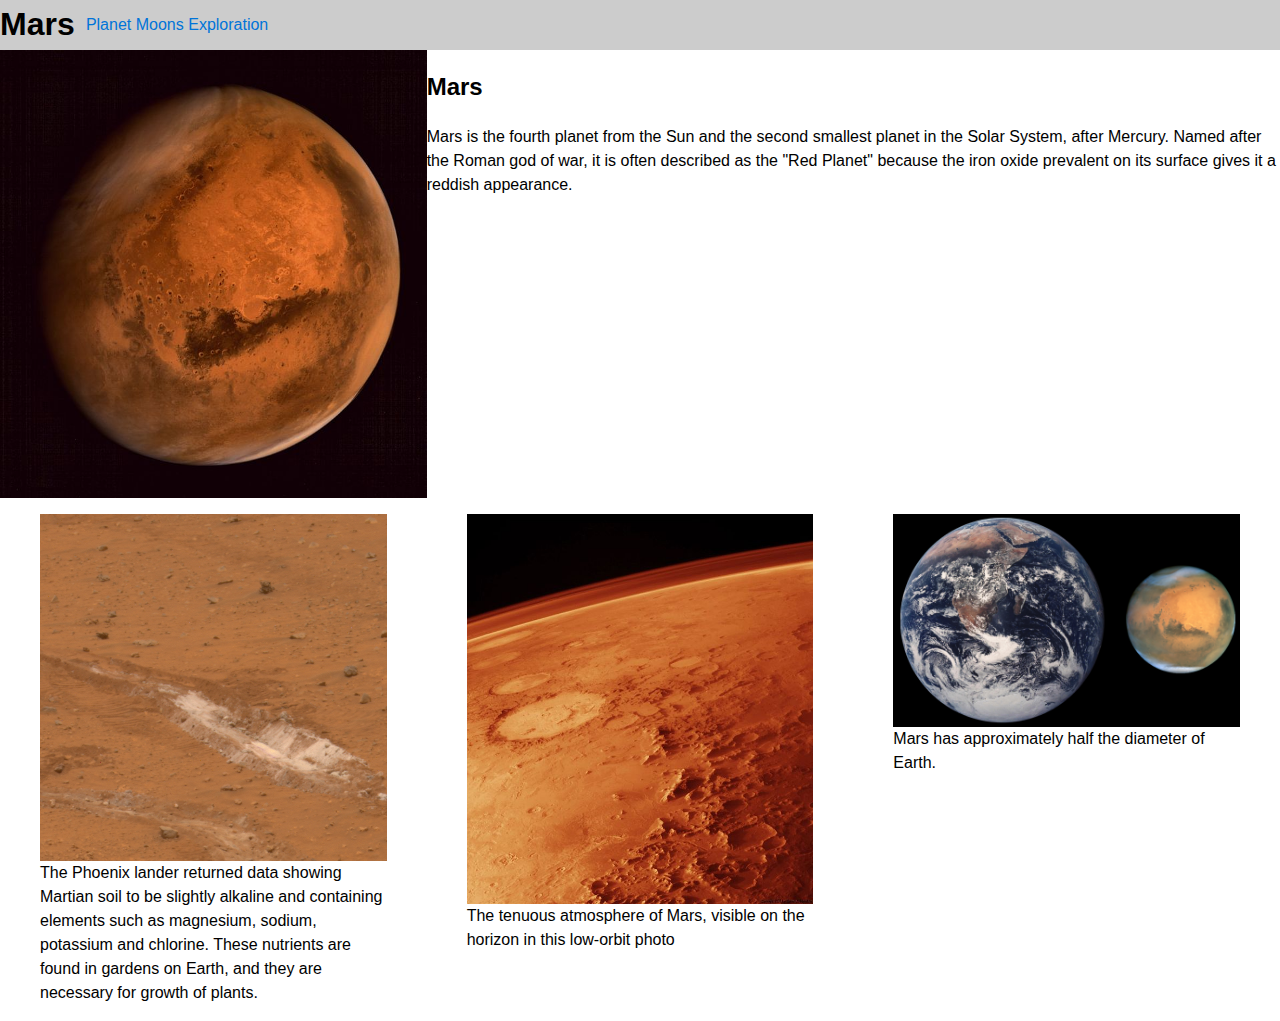
==== index.html @ 153be040 "correcting errors" ====
<!DOCTYPE html>
<html lang="en-ca">
<head>
  <meta charset="utf-8">
  <title>Mars</title>
  <meta name="viewport" content="width=device-width,initial-scale=1">
  <link href="css/grid.css" rel="stylesheet">
  <link href="css/main.css" rel="stylesheet">
</head>
<body>

    <div class="background">
    
    <h1 class="mars">Mars</h1>
    
<nav>
    <ul class="nav">
        <li><a href="#">Planet</a></li>
        <li><a href="#">Moons</a></li>
        <li><a href="#">Exploration</a></li>
    </ul>
</nav> 

</div>
    
<div class="grid">
       <div class="unit unit-m-1-2 unit-l-1-3">
            <img src="images/view-mars.jpg" alt="mars">
       </div>
            <div class="unit unit-m-1-2 unit-l-2-3">
                <h2>Mars</h2>
                <p>Mars is the fourth planet from the Sun and the second smallest planet in the Solar System, after Mercury. Named after the Roman god of war, it is often described as the "Red Planet" because the iron oxide prevalent on its surface gives it a reddish appearance.     </p>
            </div>

    
        <div class="unit unit-m-1-3">
            <figure> 
                <img src="images/martain_dust.jpg" alt="radar view">
                <figcaption>The Phoenix lander returned data showing Martian soil to be slightly alkaline and containing elements such as magnesium, sodium, potassium and chlorine. These nutrients are found in gardens on Earth, and they are necessary for growth of plants.</figcaption>
            </figure>
        </div>
    
        <div class="unit unit-s-1-2 unit-m-1-3">
            <figure> 
            <img src="images/mars_atmosphere.jpg" alt="radar view">
            <fig>The tenuous atmosphere of Mars, visible on the horizon in this low-orbit photo</fig>
            </figure>
        </div>
    
        <div class="unit unit-s-1-2 unit-m-1-3">
            <figure> 
                <img src="images/mars_earth_comparison.png" alt="radar view">
                <figcaption>Mars has approximately half the diameter of Earth. </figcaption>
            </figure>
        </div>
    
    
    </div>
</body>
</html>
---- css/grid.css ----
.grid {
  margin: 0;
  padding: 0;
  letter-spacing: -0.31em;
  text-rendering: optimizespeed;
  display: -webkit-flex;
  -webkit-flex-flow: row wrap;
  display: -ms-flexbox;
  -ms-flex-flow: row wrap;
}

.grid-bottom {
  -webkit-align-items: flex-end;
  -ms-align-items: flex-end;
}

.grid-middle {
  -webkit-align-items: center;
  -ms-align-items: center;
}

.opera-only :-o-prefocus, .grid {
  word-spacing: -0.43em;
}

.unit {
  letter-spacing: normal;
  text-rendering: auto;
  vertical-align: top;
  word-spacing: normal;
  display: inline-block;
  visibility: visible;
}

.grid-bottom .unit {
  vertical-align: bottom;
}

.grid-middle .unit {
  vertical-align: middle;
}

.unit-xs-hidden {
  display: none;
  visibility: hidden;
}

.unit-xs-1 {
  display: block;
  visibility: visible;
  width: 100%;
}

.unit-offset-xs-0 {
  margin-left: 0;
}

.unit-xs-1-2 {
  width: 50.0000%;
}

.unit-offset-xs-1-2 {
  margin-left: 50.0000%;
}

.unit-xs-1-3 {
  width: 33.3333%;
}

.unit-offset-xs-1-3 {
  margin-left: 33.3333%;
}

.unit-xs-2-3 {
  width: 66.6667%;
}

.unit-offset-xs-2-3 {
  margin-left: 66.6667%;
}

.unit-xs-1-2,.unit-xs-1-3,.unit-xs-2-3 {
  display: inline-block;
  visibility: visible;
}

@media only screen and (min-width: 25em) {

.unit-s-hidden {
  display: none;
  visibility: hidden;
}

.unit-s-1 {
  display: block;
  visibility: visible;
  width: 100%;
}

.unit-offset-s-0 {
  margin-left: 0;
}

.unit-s-1-2 {
  width: 50.0000%;
}

.unit-offset-s-1-2 {
  margin-left: 50.0000%;
}

.unit-s-1-3 {
  width: 33.3333%;
}

.unit-offset-s-1-3 {
  margin-left: 33.3333%;
}

.unit-s-2-3 {
  width: 66.6667%;
}

.unit-offset-s-2-3 {
  margin-left: 66.6667%;
}

.unit-s-1-2,.unit-s-1-3,.unit-s-2-3 {
  display: inline-block;
  visibility: visible;
}

}

@media only screen and (min-width: 38em) {

.unit-m-hidden {
  display: none;
  visibility: hidden;
}

.unit-m-1 {
  display: block;
  visibility: visible;
  width: 100%;
}

.unit-offset-m-0 {
  margin-left: 0;
}

.unit-m-1-2 {
  width: 50.0000%;
}

.unit-offset-m-1-2 {
  margin-left: 50.0000%;
}

.unit-m-1-3 {
  width: 33.3333%;
}

.unit-offset-m-1-3 {
  margin-left: 33.3333%;
}

.unit-m-2-3 {
  width: 66.6667%;
}

.unit-offset-m-2-3 {
  margin-left: 66.6667%;
}

.unit-m-1-2,.unit-m-1-3,.unit-m-2-3 {
  display: inline-block;
  visibility: visible;
}

}

@media only screen and (min-width: 50em) {

.unit-l-hidden {
  display: none;
  visibility: hidden;
}

.unit-l-1 {
  display: block;
  visibility: visible;
  width: 100%;
}

.unit-offset-l-0 {
  margin-left: 0;
}

.unit-l-1-2 {
  width: 50.0000%;
}

.unit-offset-l-1-2 {
  margin-left: 50.0000%;
}

.unit-l-1-3 {
  width: 33.3333%;
}

.unit-offset-l-1-3 {
  margin-left: 33.3333%;
}

.unit-l-2-3 {
  width: 66.6667%;
}

.unit-offset-l-2-3 {
  margin-left: 66.6667%;
}

.unit-l-1-4 {
  width: 25.0000%;
}

.unit-offset-l-1-4 {
  margin-left: 25.0000%;
}

.unit-l-3-4 {
  width: 75.0000%;
}

.unit-offset-l-3-4 {
  margin-left: 75.0000%;
}

.unit-l-1-2,.unit-l-1-3,.unit-l-2-3,.unit-l-1-4,.unit-l-3-4 {
  display: inline-block;
  visibility: visible;
}

}
---- css/main.css ----
@-moz-viewport { width: device-width; scale: 1; }
@-ms-viewport { width: device-width; scale: 1; }
@-o-viewport { width: device-width; scale: 1; }
@-webkit-viewport { width: device-width; scale: 1; }
@viewport { width: device-width; scale: 1; }

html {
  margin: 0;
  padding: 0;
  box-sizing: border-box;

  font: normal 100%/1.5 sans-serif;
  -moz-text-size-adjust: 100%;
  -ms-text-size-adjust: 100%;
  -webkit-text-size-adjust: 100%;
  text-size-adjust: 100%;
}

*, *:before, *:after {
  box-sizing: inherit;
}

body {
  margin: 0;
  padding: 0;
}

img {
  display: block;
  width: 100%;
}

.background {
    background-color: #ccc;
}

.mars {
    text-align: center;
    margin: 0;
    padding-bottom: 0.5em;
}

.nav {
    margin: 0;
    padding: 0;
    list-style-type: none;
}

.nav a {
    display: block;
    padding: 0.1em 0;
    text-decoration: none;
    color: #0074D9;
}

@media only screen and (min-width: 20em) {
    
     .nav li{
        display: inline-block;
        border: 0;
    }
    
    .nav {
        text-align: center;
        padding-bottom: 1em;
    }
    
}

@media only screen and (min-width: 38em) {
    
    .mars {
        float: left;
        margin: 0;
        padding: 0;
}
    
    .nav {
        padding: 0.7em;
        float: left;
    }
    
    .background {
        overflow: hidden;
    }
}
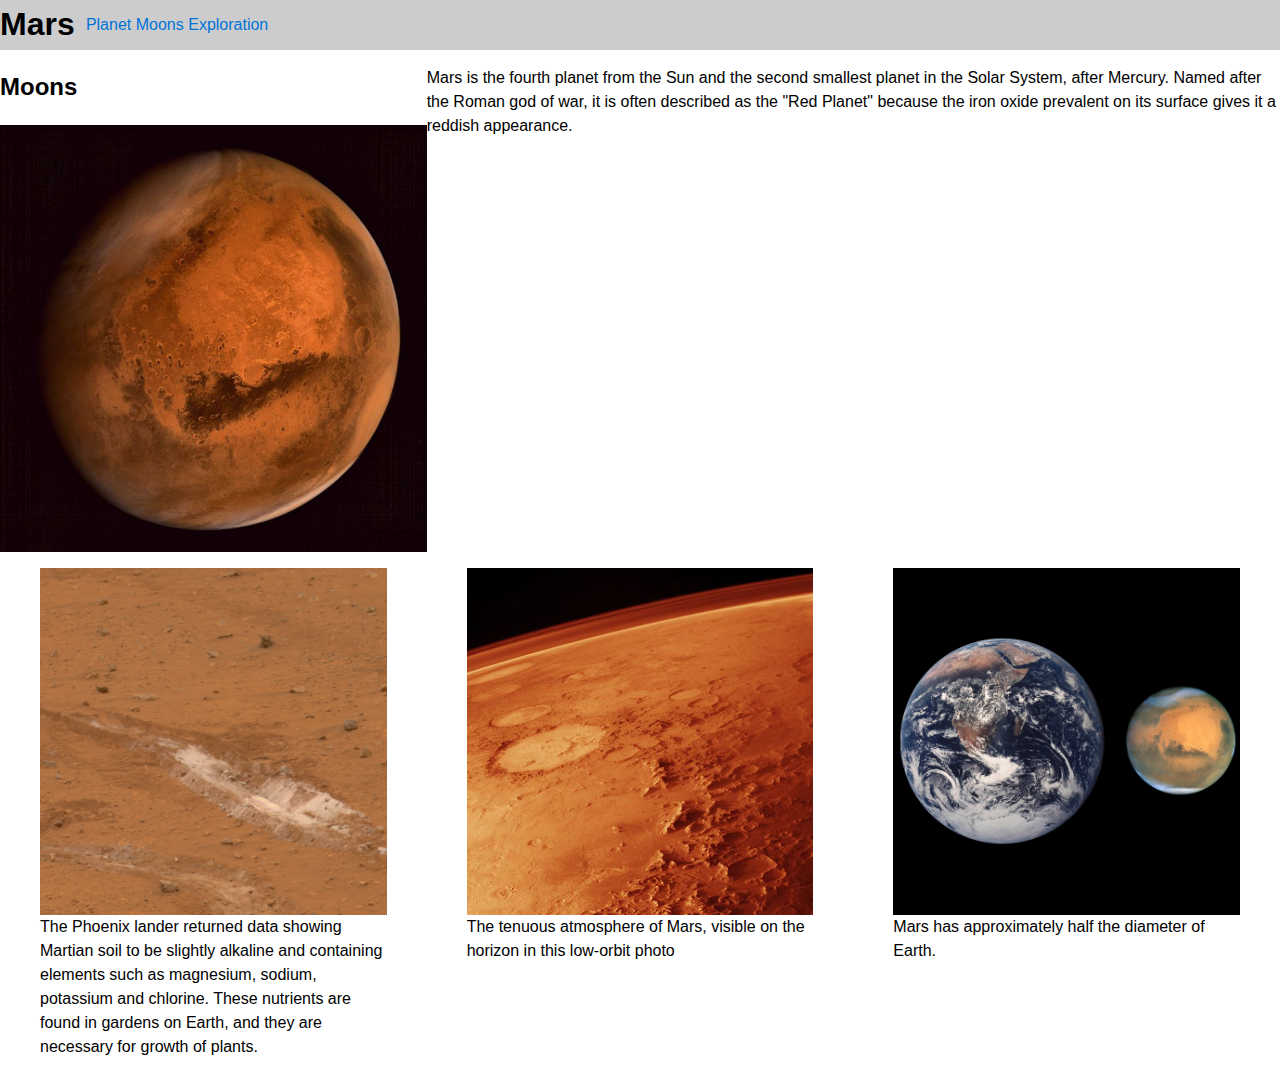
==== commit b3cd507b: "final changes" ====
--- a/index.html
+++ b/index.html
@@ -15,20 +15,22 @@
     
 <nav>
     <ul class="nav">
-        <li><a href="#">Planet</a></li>
-        <li><a href="#">Moons</a></li>
+        <li><a href="index.html">Planet</a></li>
+        <li><a href="moons.html">Moons</a></li>
         <li><a href="#">Exploration</a></li>
     </ul>
 </nav> 
 
 </div>
     
-<div class="grid">
+    <div class="grid">
        <div class="unit unit-m-1-2 unit-l-1-3">
+        <h2>Moons</h2>
             <img src="images/view-mars.jpg" alt="mars">
-       </div>
+    </div>
+
             <div class="unit unit-m-1-2 unit-l-2-3">
-                <h2>Mars</h2>
+                
                 <p>Mars is the fourth planet from the Sun and the second smallest planet in the Solar System, after Mercury. Named after the Roman god of war, it is often described as the "Red Planet" because the iron oxide prevalent on its surface gives it a reddish appearance.     </p>
             </div>
 
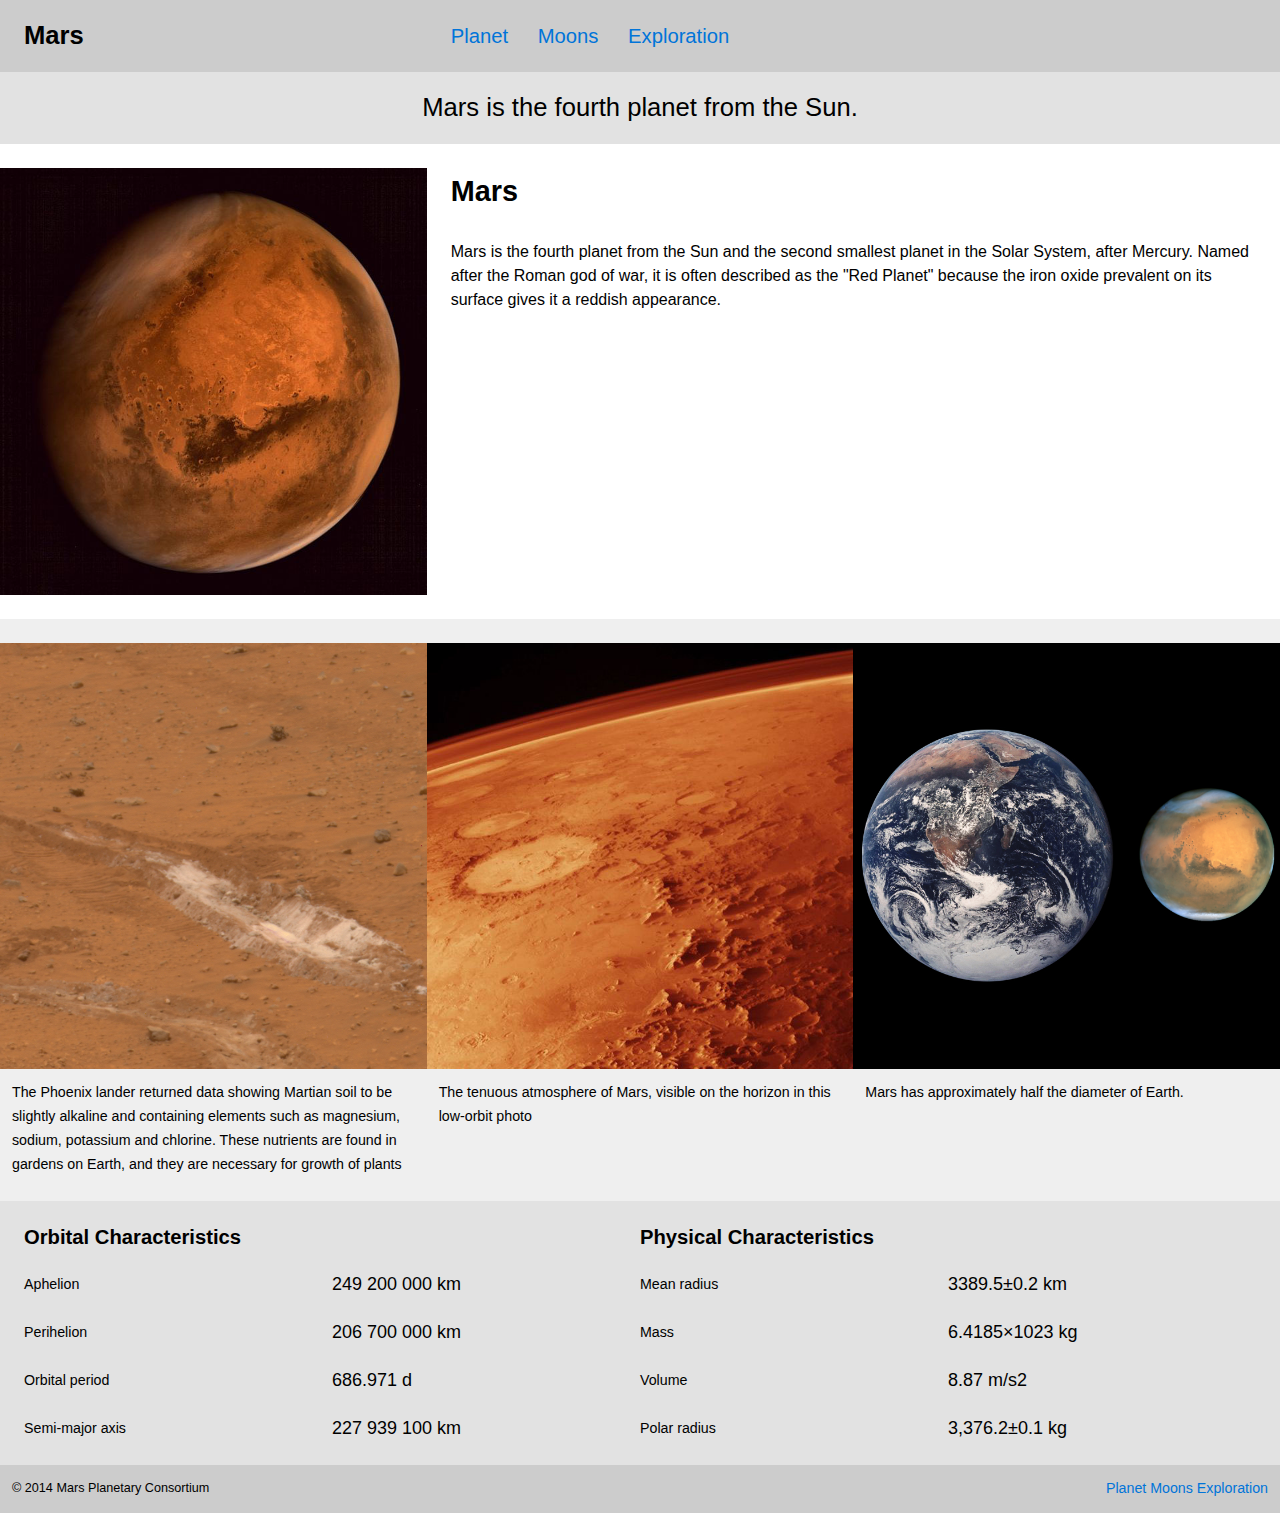
==== commit 516697e0: "OCT 15 class time" ====
--- a/index.html
+++ b/index.html
@@ -2,61 +2,109 @@
 <html lang="en-ca">
 <head>
   <meta charset="utf-8">
-  <title>Mars</title>
+  <title>Venus</title>
   <meta name="viewport" content="width=device-width,initial-scale=1">
   <link href="css/grid.css" rel="stylesheet">
+  <link href="css/typography.css" rel="stylesheet">
   <link href="css/main.css" rel="stylesheet">
 </head>
 <body>
 
-    <div class="background">
+<header class="grid grid-middle section-dark masthead pad-t-1-2 pad-b-1-2">
+  <div class="unit gutter unit-xs-1 unit-s-1 unit-m-1-3 unit-l-1-3">
+    <h1 class="title peta push-0">Mars</h1>
+  </div>
+  <nav class="unit gutter-1-2 unit-xs-1 unit-s-1 unit-m-2-3 unit-l-2-3">
+    <ul class="nav giga push-0">
+      <li><a class="island-1-2" href="index.html">Planet</a></li>
+      <li><a class="island-1-2" href="moons.html">Moons</a></li>
+      <li><a class="island-1-2" href="exploration.html">Exploration</a></li>
+    </ul>
+  </nav>
+</header>
+
+<main>
+
+  <div class="section-mid intro peta island-1-2 push">
+    <p class="push-0">Mars is the fourth planet from the Sun.</p>
+  </div>
+
+  <div class="grid">
+    <div class="unit push unit-xs-1 unit-s-1 unit-m-1-2 unit-l-1-3">
+      <img class="img-flex planet-img" src="images/view-mars.jpg" alt="Real-colour image of Venus">
+    </div>
+    <div class="unit gutter unit-xs-1 unit-s-1 unit-m-1-2 unit-l-2-3">
+      <h2 class="exa">Mars</h2>
+      <p>Mars is the fourth planet from the Sun and the second smallest planet in the Solar System, after Mercury. Named after the Roman god of war, it is often described as the "Red Planet" because the iron oxide prevalent on its surface gives it a reddish appearance.</p>
+    </div>
+  </div>
+
+  <div class="grid section pad-t">
+    <div class="unit unit-xs-1 unit-s-1 unit-m-1-3">
+      <figure>
+        <img class="img-flex push-1-2" src="images/martain_dust.jpg" alt="">
+        <figcaption class="milli gutter-1-2">The Phoenix lander returned data showing Martian soil to be slightly alkaline and containing elements such as magnesium, sodium, potassium and chlorine. These nutrients are found in gardens on Earth, and they are necessary for growth of plants</figcaption>
+      </figure>
+    </div>
+    <div class="unit unit-xs-1 unit-s-1-2 unit-m-1-3">
+      <figure>
+        <img class="img-flex push-1-2" src="images/mars_atmosphere.jpg" alt="">
+        <figcaption class="milli gutter-1-2">The tenuous atmosphere of Mars, visible on the horizon in this low-orbit photo</figcaption>
+      </figure>
+    </div>
+    <div class="unit unit-xs-1 unit-s-1-2 unit-m-1-3">
+      <figure>
+        <img class="img-flex push-1-2" src="images/mars_earth_comparison.png" alt="">
+        <figcaption class="milli gutter-1-2">Mars has approximately half the diameter of Earth. </figcaption>
+      </figure>
+    </div>
+  </div>
     
-    <h1 class="mars">Mars</h1>
-    
-<nav>
-    <ul class="nav">
+  <div class="grid section-mid gutter pad-t">
+    <div class="unit unit-xs-1 unit-s-1 unit-m-1-2">
+      <h2 class="giga">Orbital Characteristics</h2>
+      <dl class="mega data">
+        <dt class="milli">Aphelion</dt>
+        <dd>249&nbsp;200&nbsp;000&nbsp;km</dd>
+        <dt class="milli">Perihelion</dt>
+        <dd>206&nbsp;700&nbsp;000&nbsp;km</dd>
+        <dt class="milli">Orbital period</dt>
+        <dd>686.971&nbsp;d</dd>
+        <dt class="milli">Semi-major axis</dt>
+        <dd>227&nbsp;939&nbsp;100&nbsp;km</dd> 
+      </dl>
+    </div>
+    <div class="unit unit-xs-1 unit-s-1 unit-m-1-2">
+      <h2 class="giga">Physical Characteristics</h2>
+      <dl class="mega data">
+        <dt class="milli">Mean radius</dt>
+        <dd>3389.5±0.2&nbsp;km</dd>
+        <dt class="milli">Mass</dt>
+        <dd>6.4185×1023&nbsp;kg</dd>
+        <dt class="milli">Volume</dt>
+        <dd>8.87&nbsp;m/s2</dd>
+        <dt class="milli">Polar radius</dt>
+        <dd class="push-0">3,376.2±0.1&nbsp;kg</dd>
+      </dl>
+    </div>
+  </div>
+
+</main>
+
+<footer class="grid island-1-2 section-dark">
+  <div class="unit micro unit-xs-1 unit-s-1 unit-m-1-2 unit-l-1-3">
+    <p class="copyright push-0">© 2014 Mars Planetary Consortium</p>
+  </div>
+  <div class="unit unit-xs-1 unit-s-1 unit-m-1-2 unit-l-2-3">
+    <nav>
+      <ul class="nav nav-footer milli push-0">
         <li><a href="index.html">Planet</a></li>
         <li><a href="moons.html">Moons</a></li>
-        <li><a href="#">Exploration</a></li>
-    </ul>
-</nav> 
+        <li><a href="exploration.html">Exploration</a></li>
+      </ul>
+    </nav>
+  </div>
+</footer>
 
-</div>
-    
-    <div class="grid">
-       <div class="unit unit-m-1-2 unit-l-1-3">
-        <h2>Moons</h2>
-            <img src="images/view-mars.jpg" alt="mars">
-    </div>
-
-            <div class="unit unit-m-1-2 unit-l-2-3">
-                
-                <p>Mars is the fourth planet from the Sun and the second smallest planet in the Solar System, after Mercury. Named after the Roman god of war, it is often described as the "Red Planet" because the iron oxide prevalent on its surface gives it a reddish appearance.     </p>
-            </div>
-
-    
-        <div class="unit unit-m-1-3">
-            <figure> 
-                <img src="images/martain_dust.jpg" alt="radar view">
-                <figcaption>The Phoenix lander returned data showing Martian soil to be slightly alkaline and containing elements such as magnesium, sodium, potassium and chlorine. These nutrients are found in gardens on Earth, and they are necessary for growth of plants.</figcaption>
-            </figure>
-        </div>
-    
-        <div class="unit unit-s-1-2 unit-m-1-3">
-            <figure> 
-            <img src="images/mars_atmosphere.jpg" alt="radar view">
-            <fig>The tenuous atmosphere of Mars, visible on the horizon in this low-orbit photo</fig>
-            </figure>
-        </div>
-    
-        <div class="unit unit-s-1-2 unit-m-1-3">
-            <figure> 
-                <img src="images/mars_earth_comparison.png" alt="radar view">
-                <figcaption>Mars has approximately half the diameter of Earth. </figcaption>
-            </figure>
-        </div>
-    
-    
-    </div>
 </body>
 </html>
--- a/css/grid.css
+++ b/css/grid.css
@@ -79,7 +79,23 @@
   margin-left: 66.6667%;
 }
 
-.unit-xs-1-2,.unit-xs-1-3,.unit-xs-2-3 {
+.unit-xs-1-4 {
+  width: 25.0000%;
+}
+
+.unit-offset-xs-1-4 {
+  margin-left: 25.0000%;
+}
+
+.unit-xs-3-4 {
+  width: 75.0000%;
+}
+
+.unit-offset-xs-3-4 {
+  margin-left: 75.0000%;
+}
+
+.unit-xs-1-2,.unit-xs-1-3,.unit-xs-2-3,.unit-xs-1-4,.unit-xs-3-4 {
   display: inline-block;
   visibility: visible;
 }
@@ -125,7 +141,23 @@
   margin-left: 66.6667%;
 }
 
-.unit-s-1-2,.unit-s-1-3,.unit-s-2-3 {
+.unit-s-1-4 {
+  width: 25.0000%;
+}
+
+.unit-offset-s-1-4 {
+  margin-left: 25.0000%;
+}
+
+.unit-s-3-4 {
+  width: 75.0000%;
+}
+
+.unit-offset-s-3-4 {
+  margin-left: 75.0000%;
+}
+
+.unit-s-1-2,.unit-s-1-3,.unit-s-2-3,.unit-s-1-4,.unit-s-3-4 {
   display: inline-block;
   visibility: visible;
 }
@@ -173,7 +205,23 @@
   margin-left: 66.6667%;
 }
 
-.unit-m-1-2,.unit-m-1-3,.unit-m-2-3 {
+.unit-m-1-4 {
+  width: 25.0000%;
+}
+
+.unit-offset-m-1-4 {
+  margin-left: 25.0000%;
+}
+
+.unit-m-3-4 {
+  width: 75.0000%;
+}
+
+.unit-offset-m-3-4 {
+  margin-left: 75.0000%;
+}
+
+.unit-m-1-2,.unit-m-1-3,.unit-m-2-3,.unit-m-1-4,.unit-m-3-4 {
   display: inline-block;
   visibility: visible;
 }
--- a/css/typography.css
+++ b/css/typography.css
@@ -0,0 +1,143 @@
+html {
+  font: normal 100%/1.5 sans-serif;
+}
+
+h1, h2, h3, h4, h5, h6,
+p, ul, ol, dl, dd, figure,
+blockquote, details, hr,
+fieldset, pre, table {
+  margin: 0 0 1.5rem;
+}
+
+.yotta {
+  font-size: 2.2807rem;
+  line-height: 1.3154;
+}
+
+.zetta {
+  font-size: 2.0273rem;
+  line-height: 1.4798;
+}
+
+h1, .exa {
+  font-size: 1.8020rem;
+  line-height: 1.6648;
+}
+
+h2, .peta {
+  font-size: 1.6018rem;
+  line-height: 1.8729;
+}
+
+h3, .tera {
+  font-size: 1.4238rem;
+  line-height: 1.0535;
+}
+
+h4, .giga {
+  font-size: 1.2656rem;
+  line-height: 1.1852;
+}
+
+h5, .mega {
+  font-size: 1.1250rem;
+  line-height: 1.3333;
+}
+
+h6, .kilo {
+  font-size: 1.0000rem;
+  line-height: 1.5000;
+}
+
+small, .milli {
+  font-size: 0.8889rem;
+  line-height: 1.6875;
+}
+
+.micro {
+  font-size: 0.7901rem;
+  line-height: 1.8984;
+}
+
+sub,
+sup {
+  font-size: 75%;
+  line-height: 1px;
+  position: relative;
+  vertical-align: baseline;
+}
+
+sup {
+  top: -0.5em;
+}
+
+sub {
+  bottom: -0.25em;
+}
+
+.push {
+  margin-bottom: 1.5rem;
+}
+
+.push-none, .push-0 {
+  margin-bottom: 0;
+}
+
+.push-double, .push-2 {
+  margin-bottom: 3.0000rem;
+}
+
+.push-half, .push-1-2 {
+  margin-bottom: 0.7500rem;
+}
+
+.pad-top, .pad-t {
+  padding-top: 1.5rem;
+}
+
+.pad-bottom, .pad-b {
+  padding-bottom: 1.5rem;
+}
+
+.pad-top-double, .pad-t-2 {
+  padding-top: 3.0000rem;
+}
+
+.pad-bottom-double, .pad-b-2 {
+  padding-bottom: 3.0000rem;
+}
+
+.pad-top-half, .pad-t-1-2 {
+  padding-top: 0.7500rem;
+}
+
+.pad-bottom-half, .pad-b-1-2 {
+  padding-bottom: 0.7500rem;
+}
+
+.island {
+  padding: 1.5rem;
+}
+
+.island-half, .island-1-2 {
+  padding: 0.7500rem;
+}
+
+.island-double, .island-2 {
+  padding: 3.0000rem;
+}
+
+.gutter {
+  padding-left: 1.5rem;
+  padding-right: 1.5rem;
+}
+
+.gutter-half, .gutter-1-2 {
+  padding-left: 0.7500rem;
+  padding-right: 0.7500rem;
+}
+
+.gutter-double, .gutter-2 {
+  padding-left: 3.0000rem;
+  padding-right: 3.0000rem;
+}
--- a/css/main.css
+++ b/css/main.css
@@ -9,7 +9,6 @@
   padding: 0;
   box-sizing: border-box;
 
-  font: normal 100%/1.5 sans-serif;
   -moz-text-size-adjust: 100%;
   -ms-text-size-adjust: 100%;
   -webkit-text-size-adjust: 100%;
@@ -25,62 +24,117 @@
   padding: 0;
 }
 
-img {
+.img-flex {
   display: block;
   width: 100%;
 }
 
-.background {
-    background-color: #ccc;
+.masthead {
+  overflow: hidden;
 }
 
-.mars {
-    text-align: center;
-    margin: 0;
-    padding-bottom: 0.5em;
+.title {
+  text-align: center;
 }
 
 .nav {
-    margin: 0;
-    padding: 0;
-    list-style-type: none;
+  padding: 0;
 }
 
-.nav a {
-    display: block;
-    padding: 0.1em 0;
-    text-decoration: none;
-    color: #0074D9;
+.nav li {
+  display: block;
 }
 
-@media only screen and (min-width: 20em) {
-    
-     .nav li{
-        display: inline-block;
-        border: 0;
+.nav a,
+.nav a:link,
+.nav a:visited {
+  display: block;
+
+  color: #0074D9;
+  text-decoration: none;
+}
+
+.nav a:hover,
+.nav a:focus,
+.nav a:active {
+  background-color: #0074D9;
+
+  color: #fff;
+}
+
+.section-dark {
+  background-color: #ccc;
+}
+
+.section-mid {
+  background-color: #e2e2e2;
+}
+
+.section {
+  background-color: #efefef;
+}
+
+.intro {
+  text-align: center;
+}
+
+ .h2-space-left {
+        padding-left: 1.5rem;
     }
-    
-    .nav {
-        text-align: center;
-        padding-bottom: 1em;
+
+ .p-space {
+        padding-left: 1.5rem;
+        padding-right: 1.5rem;
     }
+      
+
+@media only screen and (min-width: 25em) {
+
+  .nav {
+    text-align: center;
+  }
+
+  .nav li {
+    display: inline-block;
+  }
+
+  .copyright {
+    text-align: center;
+  }
     
 }
 
 @media only screen and (min-width: 38em) {
+
+  .title,
+  .nav {
+    text-align: left;
+  }
+
+    .copyright {
+        text-align: left;
+    }
     
-    .mars {
-        float: left;
-        margin: 0;
-        padding: 0;
+    .nav-footer {
+        float: right;
+    }
+     
 }
-    
-    .nav {
-        padding: 0.7em;
+
+@media only screen and (min-width: 50em) {
+
+    .data dt {
+        width: 50%;
         float: left;
     }
     
-    .background {
-        overflow: hidden;
+    .move-data {
+        padding-left: 1.5rem;
     }
+    
+     .p-space {
+        padding-left: 0;
+    }
+    
+    
 }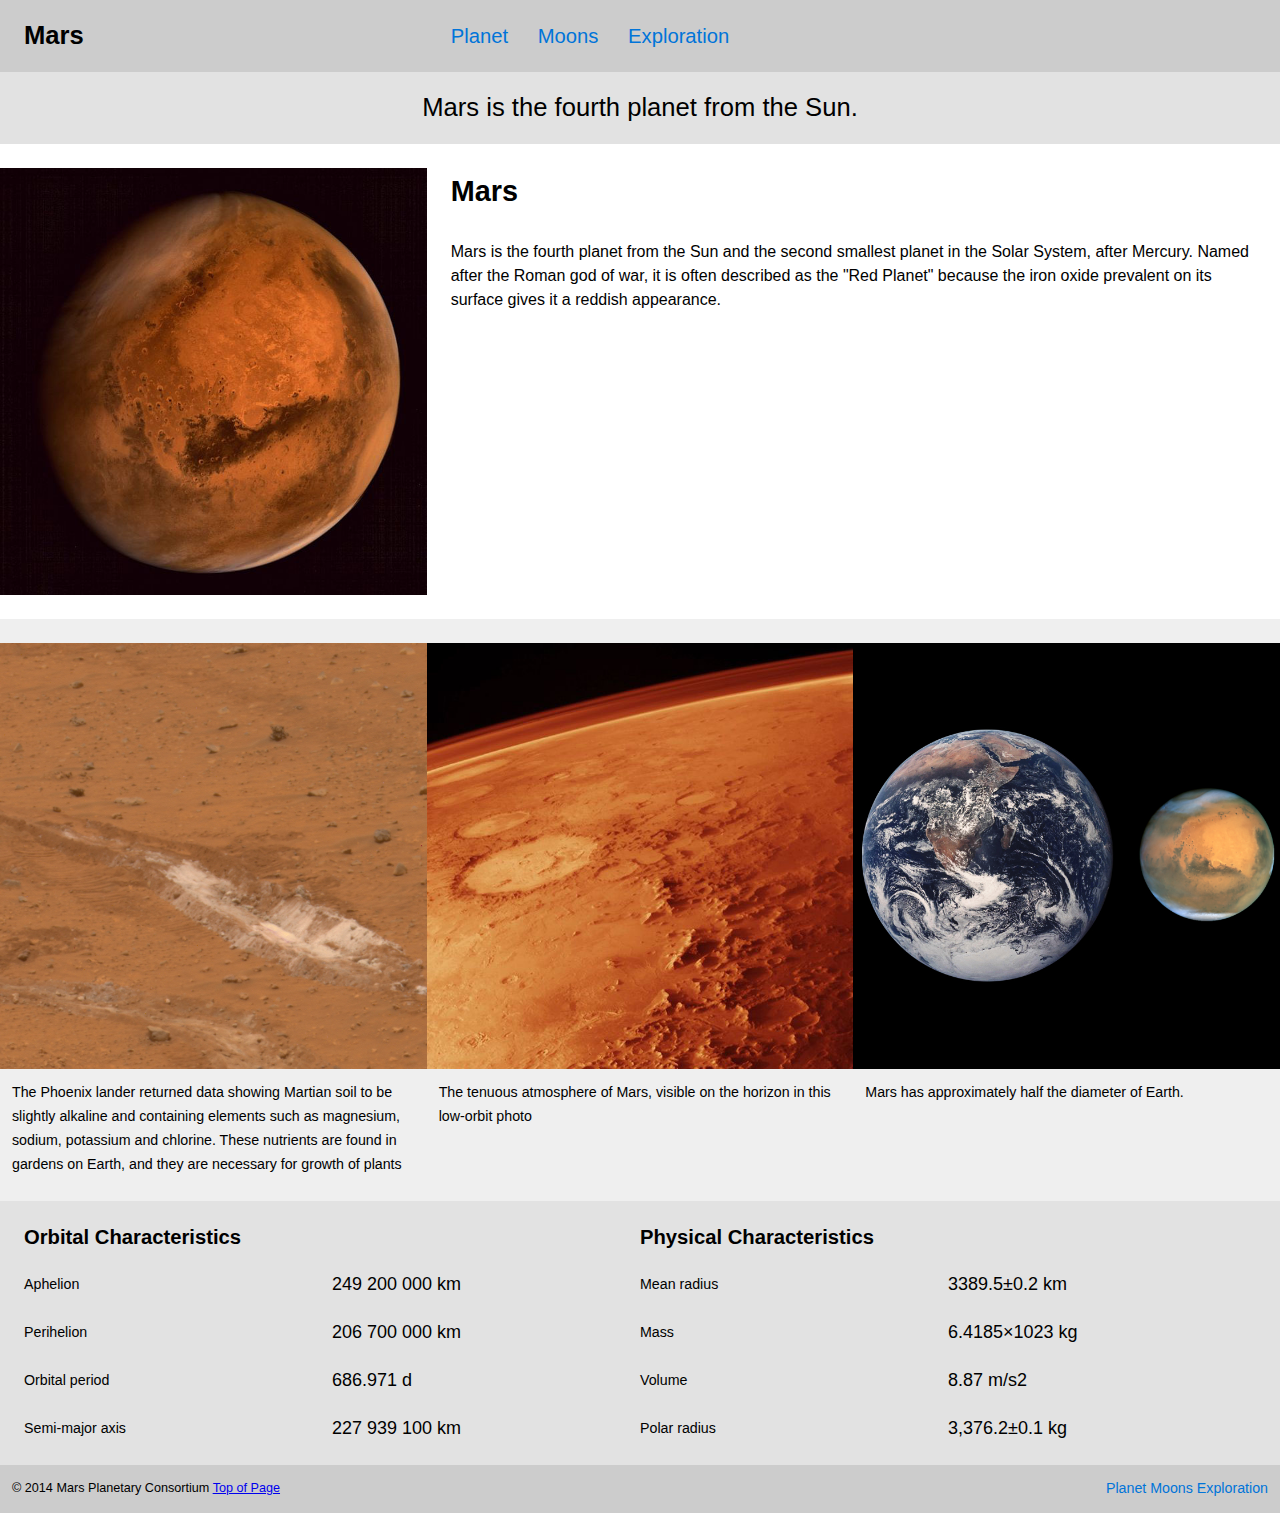
==== commit 0486050d: "out of class video tutorial" ====
--- a/index.html
+++ b/index.html
@@ -10,11 +10,17 @@
 </head>
 <body>
 
-<header class="grid grid-middle section-dark masthead pad-t-1-2 pad-b-1-2">
+<ul class="skip-links">
+    <li><a href="#nav">Skip to navigation</a></li>
+    <li><a href="#main">Skip to the main content</a></li>
+    <li><a href="#copyright">Skip to content info</a></li>
+</ul>    
+    
+<header role="banner" id="top" class="grid grid-middle section-dark masthead pad-t-1-2 pad-b-1-2">
   <div class="unit gutter unit-xs-1 unit-s-1 unit-m-1-3 unit-l-1-3">
     <h1 class="title peta push-0">Mars</h1>
   </div>
-  <nav class="unit gutter-1-2 unit-xs-1 unit-s-1 unit-m-2-3 unit-l-2-3">
+  <nav role="navigation" id="nav" class="unit gutter-1-2 unit-xs-1 unit-s-1 unit-m-2-3 unit-l-2-3">
     <ul class="nav giga push-0">
       <li><a class="island-1-2" href="index.html">Planet</a></li>
       <li><a class="island-1-2" href="moons.html">Moons</a></li>
@@ -23,7 +29,7 @@
   </nav>
 </header>
 
-<main>
+<main role="main" id="main">
 
   <div class="section-mid intro peta island-1-2 push">
     <p class="push-0">Mars is the fourth planet from the Sun.</p>
@@ -93,7 +99,7 @@
 
 <footer class="grid island-1-2 section-dark">
   <div class="unit micro unit-xs-1 unit-s-1 unit-m-1-2 unit-l-1-3">
-    <p class="copyright push-0">© 2014 Mars Planetary Consortium</p>
+    <p role="contentinfo" id="copyright" class="copyright push-0">© 2014 Mars Planetary Consortium <a href="top">Top of Page</a></p>
   </div>
   <div class="unit unit-xs-1 unit-s-1 unit-m-1-2 unit-l-2-3">
     <nav>
--- a/css/main.css
+++ b/css/main.css
@@ -22,6 +22,30 @@
 body {
   margin: 0;
   padding: 0;
+}
+
+a:focus {
+    outline: 3px solid #000;
+}
+
+.skip-links {
+    margin: 0;
+    padding: 0;
+    list-style-type: none;
+}
+
+.skip-links a {
+    position: absolute;
+    top: -3em;
+    background-color: black;
+    color: white;
+    padding: 0.5em 0.75em;
+    font-weight: bold;
+    text-decoration: none;
+}
+
+.skip-links a:focus {
+    top: 0;
 }
 
 .img-flex {
@@ -87,6 +111,9 @@
         padding-right: 1.5rem;
     }
       
+span {
+    display: none;
+}
 
 @media only screen and (min-width: 25em) {
 
@@ -101,6 +128,10 @@
   .copyright {
     text-align: center;
   }
+    
+    span {
+        display: inline;
+    }
     
 }
 
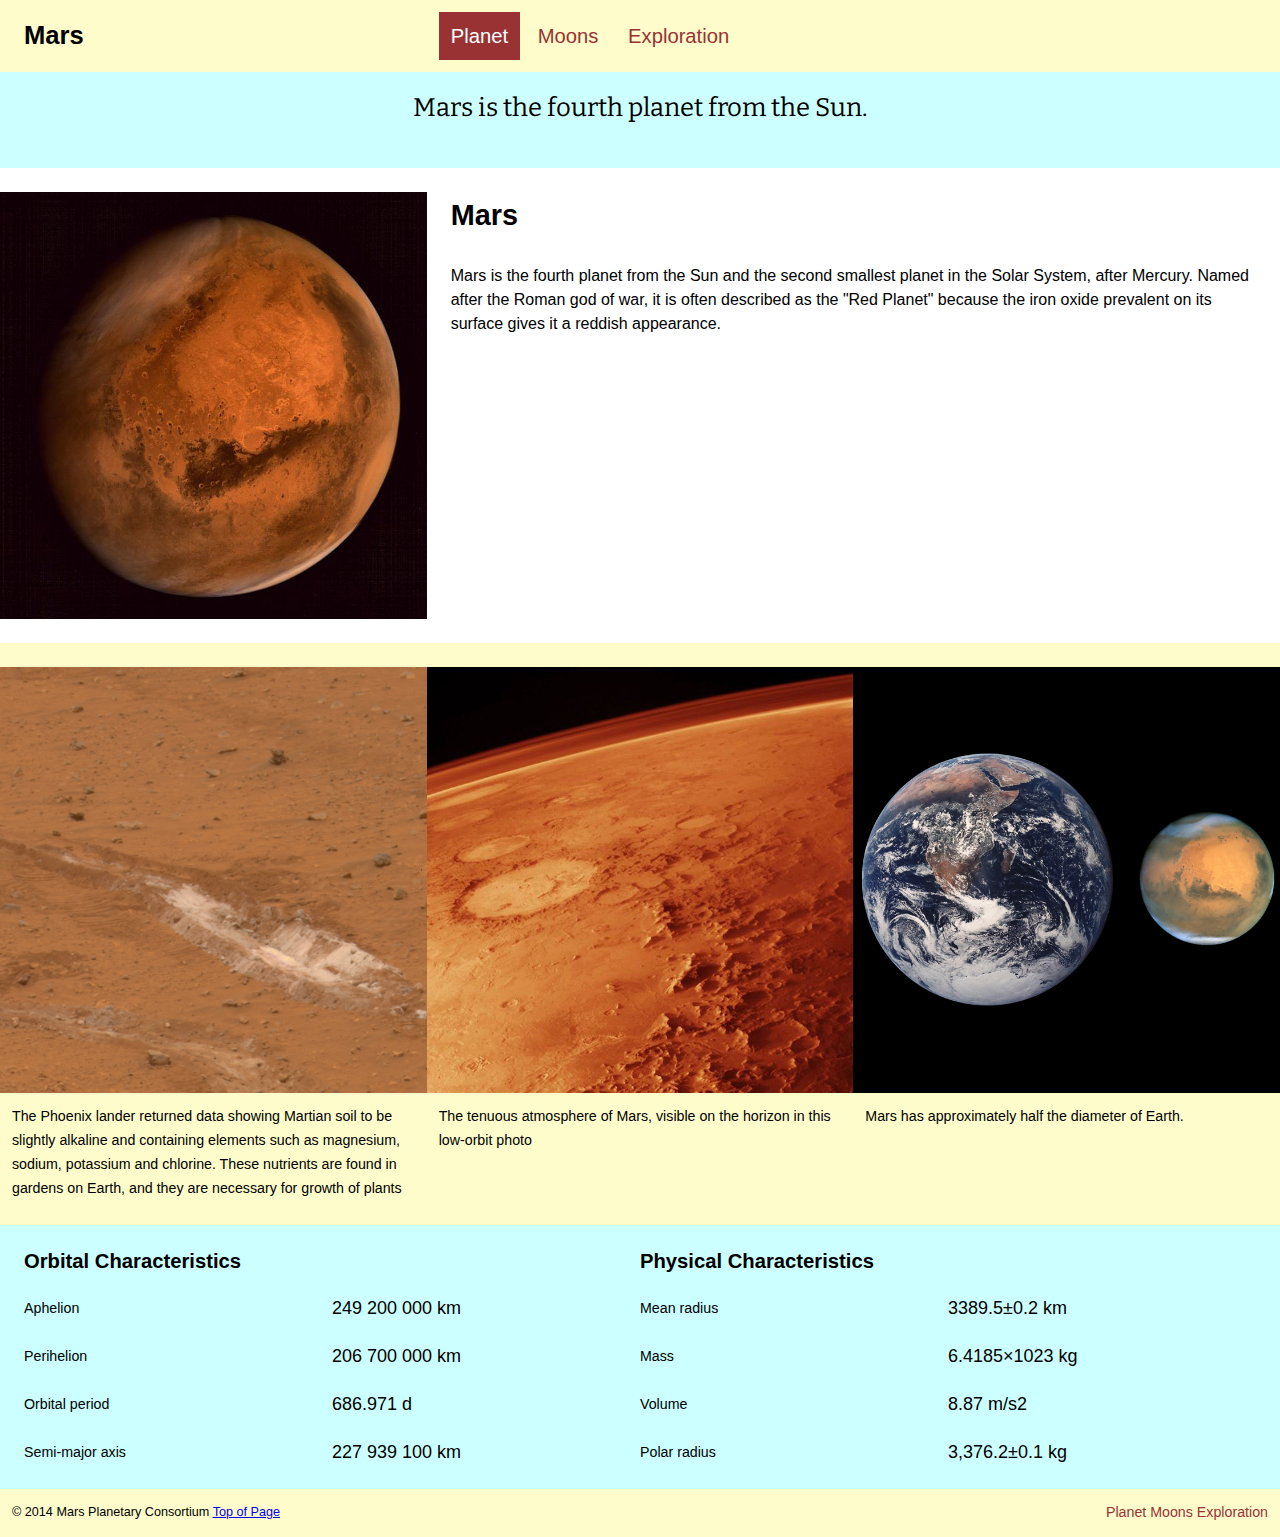
==== commit f3b1ac57: "week 10 changes" ====
--- a/index.html
+++ b/index.html
@@ -7,24 +7,28 @@
   <link href="css/grid.css" rel="stylesheet">
   <link href="css/typography.css" rel="stylesheet">
   <link href="css/main.css" rel="stylesheet">
+    <link href="//fonts.googleapis.com/css?family=Lobster:400" rel="stylesheet" type="text/css">
+    <link href='http://fonts.googleapis.com/css?family=Bitter' rel='stylesheet' type='text/css'>
 </head>
-<body>
+<body id="planet">
 
 <ul class="skip-links">
     <li><a href="#nav">Skip to navigation</a></li>
     <li><a href="#main">Skip to the main content</a></li>
+    <li><a href="#stats">Skip to statistics</a></li>
     <li><a href="#copyright">Skip to content info</a></li>
+    
 </ul>    
     
 <header role="banner" id="top" class="grid grid-middle section-dark masthead pad-t-1-2 pad-b-1-2">
   <div class="unit gutter unit-xs-1 unit-s-1 unit-m-1-3 unit-l-1-3">
     <h1 class="title peta push-0">Mars</h1>
   </div>
-  <nav role="navigation" id="nav" class="unit gutter-1-2 unit-xs-1 unit-s-1 unit-m-2-3 unit-l-2-3">
-    <ul class="nav giga push-0">
-      <li><a class="island-1-2" href="index.html">Planet</a></li>
-      <li><a class="island-1-2" href="moons.html">Moons</a></li>
-      <li><a class="island-1-2" href="exploration.html">Exploration</a></li>
+  <nav role="navigation" class="unit gutter-1-2 unit-xs-1 unit-s-1 unit-m-2-3 unit-l-2-3">
+    <ul id="navlist" class="nav giga push-0">
+      <li><a class="island-1-2" href="index.html" id="plannav">Planet</a></li>
+      <li><a class="island-1-2" href="moons.html" id="moonnav">Moons</a></li>
+      <li><a class="island-1-2" href="exploration.html" id="explornav">Exploration</a></li>
     </ul>
   </nav>
 </header>
@@ -32,7 +36,7 @@
 <main role="main" id="main">
 
   <div class="section-mid intro peta island-1-2 push">
-    <p class="push-0">Mars is the fourth planet from the Sun.</p>
+    <p class="bitter" class="push-0">Mars is the fourth planet from the Sun.</p>
   </div>
 
   <div class="grid">
@@ -66,7 +70,7 @@
     </div>
   </div>
     
-  <div class="grid section-mid gutter pad-t">
+  <div id="stats" class="grid section-mid gutter pad-t">
     <div class="unit unit-xs-1 unit-s-1 unit-m-1-2">
       <h2 class="giga">Orbital Characteristics</h2>
       <dl class="mega data">
--- a/css/main.css
+++ b/css/main.css
@@ -59,6 +59,7 @@
 
 .title {
   text-align: center;
+  font-family: 'Lobster', 'Brush Script MT Italic' serif;
 }
 
 .nav {
@@ -74,39 +75,39 @@
 .nav a:visited {
   display: block;
 
-  color: #0074D9;
+  color: #933;
   text-decoration: none;
 }
 
 .nav a:hover,
 .nav a:focus,
 .nav a:active {
-  background-color: #0074D9;
+  background-color: #952;
 
   color: #fff;
 }
 
 .section-dark {
-  background-color: #ccc;
+  background-color: #fffccc;
 }
 
 .section-mid {
-  background-color: #e2e2e2;
+  background-color: #ccffff;
 }
 
 .section {
-  background-color: #efefef;
+  background-color: #fffccc;
 }
 
 .intro {
   text-align: center;
 }
 
- .h2-space-left {
+.h2-space-left {
         padding-left: 1.5rem;
     }
 
- .p-space {
+.p-space {
         padding-left: 1.5rem;
         padding-right: 1.5rem;
     }
@@ -115,6 +116,74 @@
     display: none;
 }
 
+.join {
+    text-align: center;
+}
+
+form {
+    padding: 1.5em;
+    margin: 0 auto;
+    max-width: 50em;
+}
+
+.colourback {
+    background-color: #ccffcc;
+}
+
+label {
+    display: block;  
+}
+
+input + label {
+    display: inline-block;
+}
+
+.inputbox {
+    width: 100%;
+    height: 3em;
+}
+
+textarea {
+    height: 18em;
+    width: 100%;
+}
+
+button {
+    font-size: 20px;
+    background-color: #fffccc; 
+    margin-top: 0.5em;
+}
+
+.levels {
+    padding-right: 0.5em;
+    padding-bottom: 1em;
+}
+
+.yourlevel {
+   padding-top: 0.5em;
+    margin: 0;
+}
+
+.radio {
+    white-space: nowrap;
+    display: inline-block;
+}
+
+.button {
+    text-align: center;
+}
+
+body#planet a#plannav,
+body#moons a#moonnav,
+body#exploration a#explornav {
+    color:  #fff;
+    background: #933;
+}
+
+.bitter {
+    font-family: 'Bitter', serif
+}
+
 @media only screen and (min-width: 25em) {
 
   .nav {
